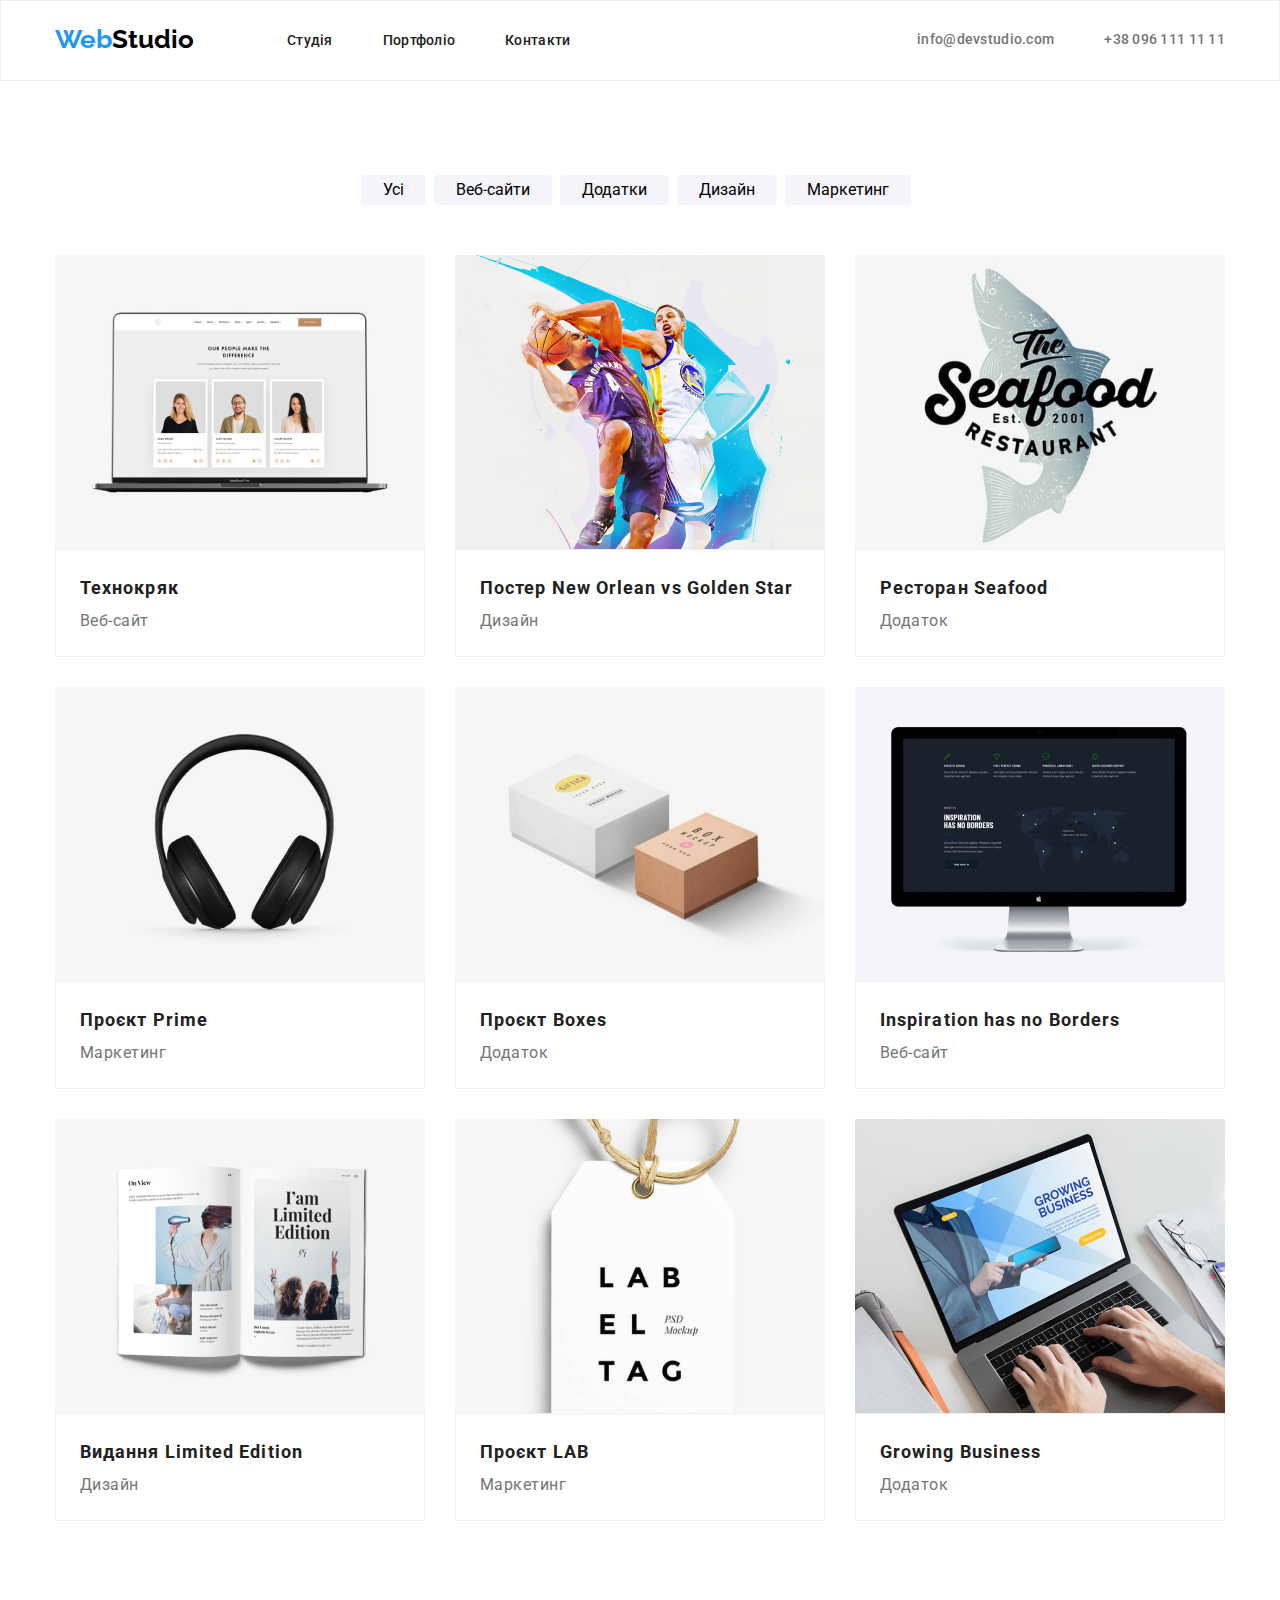
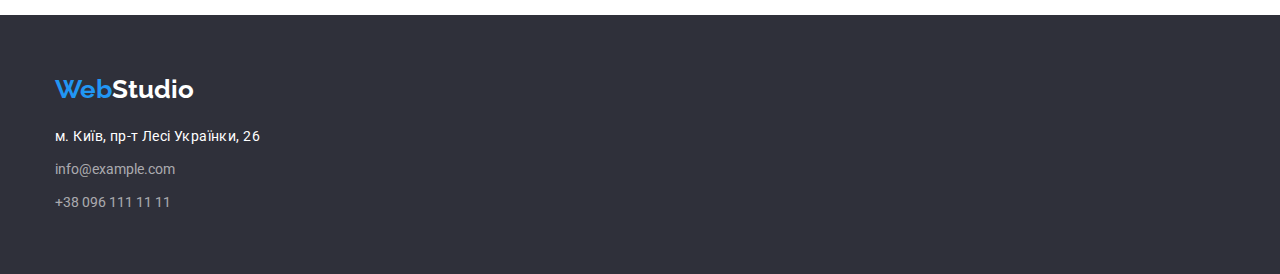
==== portfolio.html @ f4a4da23 "copy" ====
<!DOCTYPE html>
<html lang="uk">

<head>
    <meta charset="UTF-8">
    <meta http-equiv="X-UA-Compatible" content="IE=edge">
    <meta name="viewport" content="width=device-width, initial-scale=1.0">
    <link
        href="https://fonts.googleapis.com/css2?family=Raleway:wght@700&family=Roboto:wght@400;500;700;900&display=swap"
        rel="stylesheet">
    <link rel="stylesheet" href="./css/modern-normalize.css">
    <link rel="stylesheet" href="./css/styles.css">
    <title>Portfolio</title>
</head>

<body>
    <header>
        <div class="container header-wrapper">
            <nav class="nav">
                <a class="logo-col" href="./index.html"><span class="logo">Web</span>Studio</a>
                <ul class="nav-list">
                    <li><a class="link" href="./index.html">Студія</a></li>
                    <li><a class="link" href="./portfolio.html">Портфоліо</a></li>
                    <li><a class="link link-cont" href="#">Контакти</a></li>
                </ul>
            </nav>
            <ul class="contacts-list">
                <li><a class="contacts" href="mailto:info@devstudio.com">info@devstudio.com</a></li>
                <li><a class="contacts contacts-tel" href="tel:+380961111111">+38 096 111 11 11</a></li>
            </ul>
        </div>

    </header>

    <main class="main">
        <!-- <h1>Портфолио</h1> -->
        <section class="section">

            <div class="container">
                <ul class="filter-list">
                    <li class="filter-item"><button class="filter-btn" type="button">Усі</button></li>
                    <li class="filter-item"><button class="filter-btn" type="button">Веб-сайти</button></li>
                    <li class="filter-item"><button class="filter-btn" type="button">Додатки</button></li>
                    <li class="filter-item"><button class="filter-btn" type="button">Дизайн</button></li>
                    <li class="filter-item"><button class="filter-btn" type="button">Маркетинг</button></li>
                </ul>
                <ul class="portfolio-item">
                    <li class="portfolio-list">
                        <a class="item" href="#">
                            <img class="images" src="./images/portfolio/img(0).jpg" alt="Технокряк" width="370" height="294">
                            <div class="filling">
                                <h2 class="name-services">Технокряк</h2>
                                <p class="services">Веб-сайт</p>
                            </div>
                        </a>
                    </li>
                    <li class="portfolio-list">
                        <a class="item" href="#">
                            <img class="images" src="./images/portfolio/img(1).jpg" alt="Постер New Orlean vs Golden Star" width="370"
                                height="294">
                            <div class="filling">
                                <h2 class="name-services">Постер New Orlean vs Golden Star</h2>
                                <p class="services">Дизайн</p>
                            </div>
                        </a>
                    </li>
                    <li class="portfolio-list">
                        <a class="item" href="#">
                            <img class="images" src="./images/portfolio/img(2).jpg" alt="Ресторан Seafood" width="370" height="294">
                            <div class="filling">
                                <h2 class="name-services">Ресторан Seafood</h2>
                                <p class="services">Додаток</p>
                            </div>
                        </a>
                    </li>
                    <li class="portfolio-list">
                        <a class="item" href="#">
                            <img class="images" src="./images/portfolio/img(3).jpg" alt="Проєкт Prime" width="370" height="294">
                            <div class="filling">
                                <h2 class="name-services">Проєкт Prime</h2>
                                <p class="services">Маркетинг</p>
                            </div>
                        </a>
                    </li>
                    <li class="portfolio-list">
                        <a class="item" href="#">
                            <img class="images" src="./images/portfolio/img(4).jpg" alt="Проєкт Boxes" width="370" height="294">
                            <div class="filling">
                                <h2 class="name-services">Проєкт Boxes</h2>
                                <p class="services">Додаток</p>
                            </div>
                        </a>
                    </li>
                    <li class="portfolio-list">
                        <a class="item" href="#">
                            <img class="images" src="./images/portfolio/img(5).jpg" alt="Inspiration has no Borders" width="370"
                                height="294">
                            <div class="filling">
                                <h2 class="name-services">Inspiration has no Borders</h2>
                                <p class="services">Веб-сайт</p>
                            </div>
                        </a>
                    </li>
                    <li class="portfolio-list">
                        <a class="item" href="#">
                            <img class="images" src="./images/portfolio/img(6).jpg" alt="Видання Limited Edition" width="370"
                                height="294">
                            <div class="filling">
                                <h2 class="name-services">Видання Limited Edition</h2>
                                <p class="services">Дизайн</p>
                            </div>

                        </a>
                    </li>

                    <li class="portfolio-list">
                        <a class="item" href="#">
                            <img class="images" src="./images/portfolio/img(7).jpg" alt="Проєкт LAB" width="370" height="294">
                            <div class="filling">
                                <h2 class="name-services">Проєкт LAB</h2>
                                <p class="services">Маркетинг</p>
                            </div>
                        </a>
                    </li>

                    <li class="portfolio-list">
                        <a class="item" href="#">
                            <img class="images" src="./images/portfolio/img(8).jpg" alt="Growing Business" width="370" height="294">
                            <div class="filling">
                                <h2 class="name-services">Growing Business</h2>
                                <p class="services">Додаток</p>
                            </div>

                        </a>
                    </li>
                </ul>
            </div>
        </section>

    </main>

    <footer class="footer">
        <div class="container footer-wrapper">
            <a class="footer-logo" href="./index.html"><span class="logo">Web</span>Studio</a>
            <address>
                <a class="footer-item" href="https://goo.gl/maps/DmpzDfKuA3Ak4CY98" target="_blank"
                    rel="noopener noreferrer">м.
                    Київ, пр-т Лесі
                    Українки, 26</a>
                <a class="footer-contacts" href="mailto:info@example.com">info@example.com</a>
                <a class="footer-contacts" href="tel:+380961111111">+38 096 111 11 11</a>
            </address>
        </div>

    </footer>
</body>

</html>
---- css/styles.css ----
:root {
  /*Основний колір*/
  --c-dark: #212121;
  --c-blue: #2196f3;
  --c-black: #000000;
  --c-gray: #757575;
  --c-white: #ffffff;
  /*Фон*/
  --bg-white: #ffffff;
  --bg-c-dark-grey: #2f303a;
  --bg-c-blue-white: #188ce8;
  --bg-c-light-gray: #f5f4fa;
  --bg-c-white: #ffffff;
  --bg-c-blue: #2196f3;
  /*Колір рамок*/
  --brd-c-gray: #eeeeee;
  --brd-c-light-gray: #ececec;
}

h1,
h2,
h3,
h4,
h5,
h6,
p,
ul {
  margin: 0;
  padding: 0;
}

body {
  font-family: "Roboto", sans-serif;
  font-style: normal;
  margin: auto;
  background: var(--bg-white);
  color: var(--c-dark);
  box-sizing: border-box;
}

header {
  position: sticky;
  background: var(--bg-white);
  border: 1px solid var(--brd-c-light-gray);
}
.section {
  padding: 94px 0;
}
.section-content {
  padding: 94px 0 0 0;
}
.container {
  max-width: 1200px;
  margin: 0 auto;
  padding: 0 15px;
}

.header-wrapper {
  display: flex;
  justify-content: space-between;
}

.nav {
  display: flex;
  align-items: center;
}

.nav-list {
  display: flex;
  list-style: none;
  margin: 0;
  padding: 0;
  gap: 50px;
  padding-inline: 93px 0;
  align-items: center;
}

.nav-list li:nth-of-type(4) {
  margin-left: 344px;
}

.nav-list li:nth-of-type(5) {
  margin-left: 50px;
}

.link {
  font-weight: 500;
  font-size: 14px;
  line-height: 1.1428;
  letter-spacing: 0.02em;
  text-decoration: none;
  color: var(--c-dark);
}

.link:hover,
.link:focus {
  color: var(--c-blue);
}

li {
  list-style-type: none;
}

.logo {
  font-family: "Raleway", sans-serif;
  color: var(--c-blue);
  font-weight: 700;
}

.logo-col {
  font-size: 26px;
  font-family: "Raleway", sans-serif;
  color: var(--c-black);
  font-weight: 700;
  text-decoration: none;
  padding-top: 24px;
  padding-bottom: 25px;
}

.contacts {
  color: var(--c-gray);
  font-weight: 500;
  font-size: 14px;
  text-decoration: none;
}
.contacts-tel {
  margin-left: 50px;
}

.contacts-list {
  font-family: Roboto;
  font-size: 14px;
  font-weight: 500;
  line-height: 1.14;
  letter-spacing: 0.02em;
  text-align: left;
  display: flex;
  align-items: center;
}

.contacts:visited {
  color: inherit;
}

.contacts:hover,
.contacts:focus {
  color: var(--c-blue);
}

/*Main content*/

.first-block {
  display: flex;
  justify-content: center;
  flex-direction: column;
  gap: 30px;
  align-items: center;
  background-color: var(--bg-c-dark-grey);
  color: var(--bg-white);
  padding: 200px 0;
}

.blocktext {
  width: 696px;
  font-weight: 900;
  font-size: 44px;
  line-height: 1.3636;
  text-align: center;
  letter-spacing: 0.06em;
  text-transform: uppercase;
  color: var(--c-white);
}

.order-btn {
  height: 50px;
  width: 216px;
  font-style: normal;
  font-weight: 700;
  font-size: 16px;
  line-height: 1.87;
  letter-spacing: 0.06em;
  background: var(--c-blue);
  box-shadow: 0px 4px 4px rgba(0, 0, 0, 0.15);
  border-radius: 4px;
  font-family: "Roboto", sans-serif;
  color: var(--bg-white);
  border: none;
  cursor: pointer;
}
.order-btn:hover,
.order-btn:focus {
  background-color: var(--bg-c-blue-white);
}

.features-box {
  display: flex;
  justify-content: center;
  align-items: flex-start;
  gap: 30px;
}

.feature {
  width: 270px;
}

.benefits {
  font-family: "Roboto";
  font-style: normal;
  font-weight: 700;
  font-size: 14px;
  line-height: 16px;
  letter-spacing: 0.03em;
  text-transform: uppercase;
  color: var(--c-dark);
  margin-bottom: 10px;
}

.text {
  font-family: Roboto;
  font-size: 14px;
  font-weight: 400;
  line-height: 1.7;
  letter-spacing: 0.03em;
  text-align: left;
  color: var(--c-gray);
}

.large-header {
  font-weight: 700;
  font-size: 36px;
  line-height: 1.7;
  text-align: center;
  letter-spacing: 0.03em;
  color: var(--c-dark);
  margin: 0 0 50px 0;
}
.work-photo {
  display: flex;
}
.specialty {
  margin-right: 30px;
}
.team {
  background-color: var(--bg-c-light-gray);
  display: flex;
  flex-direction: column;
}

.photo {
  width: 270px;
  height: 260px;
}

.cards-set {
  display: flex;
  justify-content: center;
  align-items: center;
  gap: 30px;
}

.card {
  width: 270px;
  height: 368px;
  background: var(--bg-white);
  box-shadow: 0px 1px 3px rgba(0, 0, 0, 0.12), 0px 1px 1px rgba(0, 0, 0, 0.14),
    0px 2px 1px rgba(0, 0, 0, 0.2);
  border-radius: 0px 0px 4px 4px;
}

.name {
  margin: 30px 0 10px 0;
  font-weight: 500;
  font-size: 16px;
  line-height: 1.18;
  text-align: center;
  letter-spacing: 0.03em;
  color: var(--c-dark);
}

.position {
  text-align: center;
  font-weight: 400;
  font-size: 16px;
  line-height: 1.18;
  text-align: center;
  letter-spacing: 0.03em;
  margin: 0 0 30px 0;
  color: var(--c-gray);
}

.footer {
  padding: 60px 0;
  background-color: var(--bg-c-dark-grey);
}

.footer-logo {
  font-family: "Raleway", sans-serif;
  color: var(--bg-white);
  font-weight: 700;
  font-size: 26px;
  text-decoration: none;
  margin-bottom: 20px;
  display: block;
}

.footer-item {
  font-style: normal;
  font-weight: 400;
  color: var(--bg-white);
  text-decoration: none;
  font-family: Roboto;
  font-size: 14px;
  line-height: 1.71;
  letter-spacing: 0.03em;
  text-align: left;
}

address {
  display: flex;
  flex-direction: column;
  font-style: normal;
}

.footer-contacts {
  font-size: 14px;
  line-height: 1.7;
  vertical-align: Top;
  color: rgba(255, 255, 255, 0.6);
  text-decoration: none;
  margin-top: 9px;
}

.footer-contacts:hover,
.footer-contacts:focus {
  color: var(--c-blue);
}

/*Portfolio*/
.main {
  background-color: var(--bg-c-white);
}

.filter-list {
  display: flex;
  justify-content: center;
}

.filter-item {
  font-size: 16px;
  line-height: 1.6;
  vertical-align: Top;
  padding-bottom: 50px;
  margin-right: 8px;
}
.filter-btn {
  padding: 6px 22px;
  border-radius: 4px;
  background-color: var(--bg-c-light-gray);
  cursor: pointer;
  border: 0ch;
}

.filter-btn:hover,
.filter-btn:focus {
  background-color: var(--bg-c-blue);
  color: var(--c-white);
}

.portfolio-item {
  display: flex;
  flex-wrap: wrap;
  justify-content: center;
  gap: 30px;
}

.portfolio-list {
  background: var(--bg-white);
}
.images {
  display: block;
}

.item {
  text-decoration: none;
}
.filling {
  padding: 20px 24px;
  border: 1px solid var(--brd-c-gray);
}

.name-services {
  font-family: Roboto;
  font-size: 18px;
  font-weight: 700;
  line-height: 2;
  letter-spacing: 0.06em;
  text-align: left;
  color: var(--c-dark);
}

.services {
  font-family: Roboto;
  font-size: 16px;
  font-weight: 400;
  line-height: 1.87;
  letter-spacing: 0.03em;
  text-align: left;
  color: var(--c-gray);
}
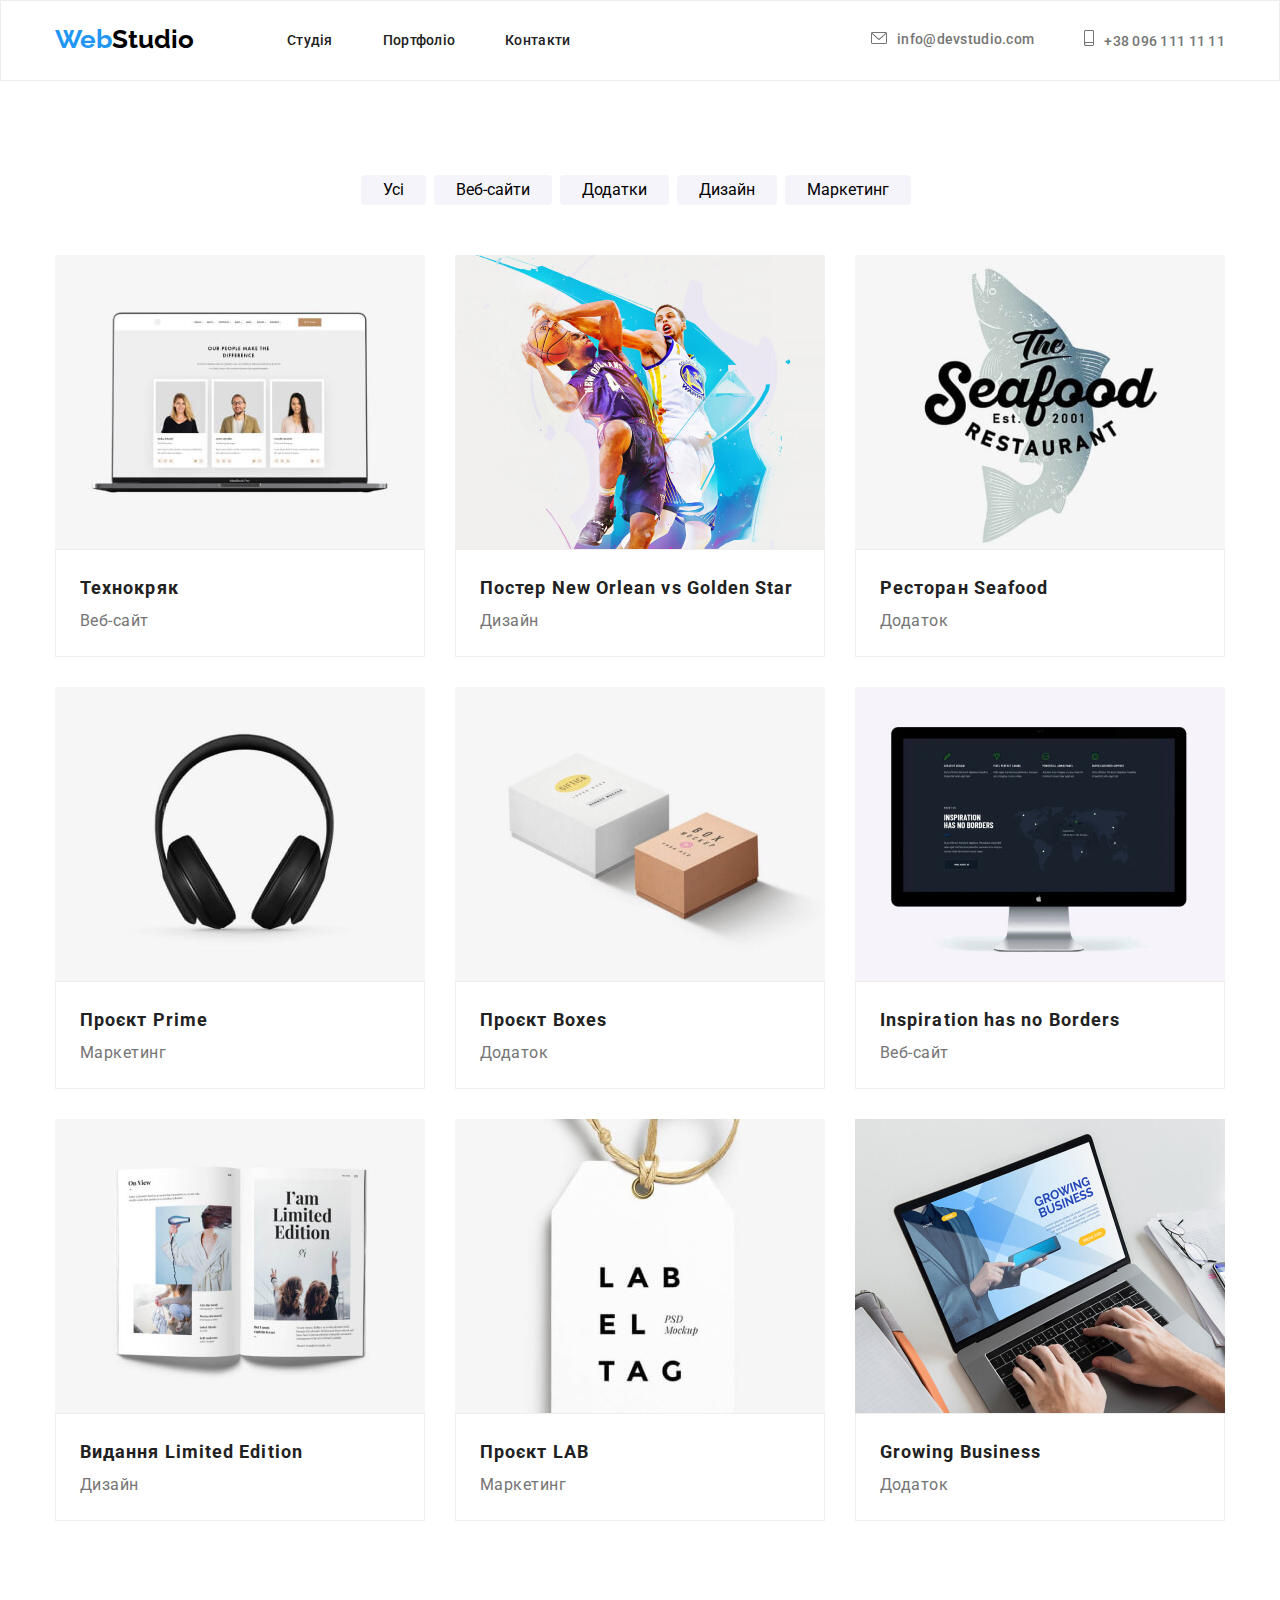
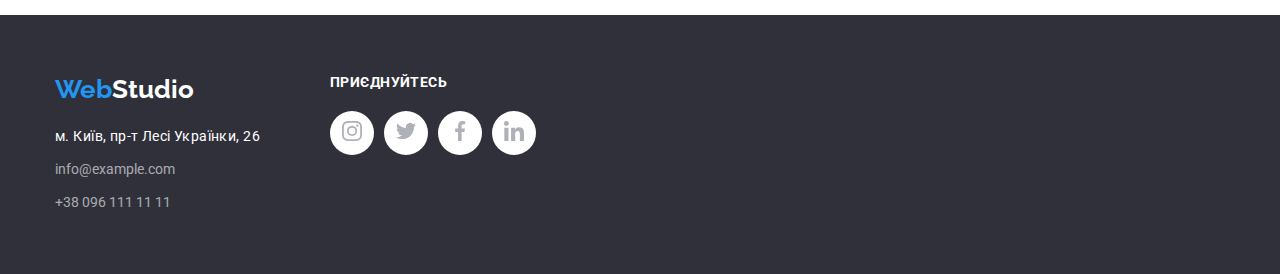
==== commit 8d802c21: "icons" ====
--- a/portfolio.html
+++ b/portfolio.html
@@ -25,8 +25,12 @@
                 </ul>
             </nav>
             <ul class="contacts-list">
-                <li><a class="contacts" href="mailto:info@devstudio.com">info@devstudio.com</a></li>
-                <li><a class="contacts contacts-tel" href="tel:+380961111111">+38 096 111 11 11</a></li>
+                <li>
+                    <a class="contacts mail" href="mailto:info@devstudio.com">info@devstudio.com</a>
+                </li>
+                <li>
+                    <a class="contacts contacts-tel" href="tel:+380961111111">+38 096 111 11 11</a>
+                </li>
             </ul>
         </div>
 
@@ -47,7 +51,8 @@
                 <ul class="portfolio-item">
                     <li class="portfolio-list">
                         <a class="item" href="#">
-                            <img class="images" src="./images/portfolio/img(0).jpg" alt="Технокряк" width="370" height="294">
+                            <img class="images" src="./images/portfolio/img(0).jpg" alt="Технокряк" width="370"
+                                height="294">
                             <div class="filling">
                                 <h2 class="name-services">Технокряк</h2>
                                 <p class="services">Веб-сайт</p>
@@ -56,8 +61,8 @@
                     </li>
                     <li class="portfolio-list">
                         <a class="item" href="#">
-                            <img class="images" src="./images/portfolio/img(1).jpg" alt="Постер New Orlean vs Golden Star" width="370"
-                                height="294">
+                            <img class="images" src="./images/portfolio/img(1).jpg"
+                                alt="Постер New Orlean vs Golden Star" width="370" height="294">
                             <div class="filling">
                                 <h2 class="name-services">Постер New Orlean vs Golden Star</h2>
                                 <p class="services">Дизайн</p>
@@ -66,7 +71,8 @@
                     </li>
                     <li class="portfolio-list">
                         <a class="item" href="#">
-                            <img class="images" src="./images/portfolio/img(2).jpg" alt="Ресторан Seafood" width="370" height="294">
+                            <img class="images" src="./images/portfolio/img(2).jpg" alt="Ресторан Seafood" width="370"
+                                height="294">
                             <div class="filling">
                                 <h2 class="name-services">Ресторан Seafood</h2>
                                 <p class="services">Додаток</p>
@@ -75,7 +81,8 @@
                     </li>
                     <li class="portfolio-list">
                         <a class="item" href="#">
-                            <img class="images" src="./images/portfolio/img(3).jpg" alt="Проєкт Prime" width="370" height="294">
+                            <img class="images" src="./images/portfolio/img(3).jpg" alt="Проєкт Prime" width="370"
+                                height="294">
                             <div class="filling">
                                 <h2 class="name-services">Проєкт Prime</h2>
                                 <p class="services">Маркетинг</p>
@@ -84,7 +91,8 @@
                     </li>
                     <li class="portfolio-list">
                         <a class="item" href="#">
-                            <img class="images" src="./images/portfolio/img(4).jpg" alt="Проєкт Boxes" width="370" height="294">
+                            <img class="images" src="./images/portfolio/img(4).jpg" alt="Проєкт Boxes" width="370"
+                                height="294">
                             <div class="filling">
                                 <h2 class="name-services">Проєкт Boxes</h2>
                                 <p class="services">Додаток</p>
@@ -93,8 +101,8 @@
                     </li>
                     <li class="portfolio-list">
                         <a class="item" href="#">
-                            <img class="images" src="./images/portfolio/img(5).jpg" alt="Inspiration has no Borders" width="370"
-                                height="294">
+                            <img class="images" src="./images/portfolio/img(5).jpg" alt="Inspiration has no Borders"
+                                width="370" height="294">
                             <div class="filling">
                                 <h2 class="name-services">Inspiration has no Borders</h2>
                                 <p class="services">Веб-сайт</p>
@@ -103,8 +111,8 @@
                     </li>
                     <li class="portfolio-list">
                         <a class="item" href="#">
-                            <img class="images" src="./images/portfolio/img(6).jpg" alt="Видання Limited Edition" width="370"
-                                height="294">
+                            <img class="images" src="./images/portfolio/img(6).jpg" alt="Видання Limited Edition"
+                                width="370" height="294">
                             <div class="filling">
                                 <h2 class="name-services">Видання Limited Edition</h2>
                                 <p class="services">Дизайн</p>
@@ -115,7 +123,8 @@
 
                     <li class="portfolio-list">
                         <a class="item" href="#">
-                            <img class="images" src="./images/portfolio/img(7).jpg" alt="Проєкт LAB" width="370" height="294">
+                            <img class="images" src="./images/portfolio/img(7).jpg" alt="Проєкт LAB" width="370"
+                                height="294">
                             <div class="filling">
                                 <h2 class="name-services">Проєкт LAB</h2>
                                 <p class="services">Маркетинг</p>
@@ -125,7 +134,8 @@
 
                     <li class="portfolio-list">
                         <a class="item" href="#">
-                            <img class="images" src="./images/portfolio/img(8).jpg" alt="Growing Business" width="370" height="294">
+                            <img class="images" src="./images/portfolio/img(8).jpg" alt="Growing Business" width="370"
+                                height="294">
                             <div class="filling">
                                 <h2 class="name-services">Growing Business</h2>
                                 <p class="services">Додаток</p>
@@ -138,20 +148,45 @@
         </section>
 
     </main>
-
     <footer class="footer">
-        <div class="container footer-wrapper">
-            <a class="footer-logo" href="./index.html"><span class="logo">Web</span>Studio</a>
-            <address>
-                <a class="footer-item" href="https://goo.gl/maps/DmpzDfKuA3Ak4CY98" target="_blank"
-                    rel="noopener noreferrer">м.
-                    Київ, пр-т Лесі
-                    Українки, 26</a>
-                <a class="footer-contacts" href="mailto:info@example.com">info@example.com</a>
-                <a class="footer-contacts" href="tel:+380961111111">+38 096 111 11 11</a>
-            </address>
+        <div class="container footer-social">
+            <div>
+                <a class="footer-logo" href="./index.html"><span class="logo">Web</span>Studio</a>
+                <address>
+                    <a class="footer-item" href="https://goo.gl/maps/DmpzDfKuA3Ak4CY98" target="_blank"
+                        rel="noopener noreferrer">м.
+                        Київ, пр-т Лесі
+                        Українки, 26</a>
+                    <a class="footer-contacts" href="mailto:info@example.com">info@example.com</a>
+                    <a class="footer-contacts" href="tel:+380961111111">+38 096 111 11 11</a>
+                </address>
+            </div>
+            <div class="">
+                <h3 class="footer-title">приєднуйтесь</h3>
+                <ul class="card-icons-social">
+                    <li class="icons-social">
+                        <a href="#" target="_blank" rel="noopener noreferrer">
+                            <img src="./images/icons.svg/instagram.svg" alt="instagram">
+                        </a>
+                    </li>
+                    <li class="icons-social">
+                        <a href="#" target="_blank" rel="noopener noreferrer">
+                            <img src="./images/icons.svg/twitter.svg" alt="twitter">
+                        </a>
+                    </li>
+                    <li class="icons-social">
+                        <a href="#" target="_blank" rel="noopener noreferrer">
+                            <img src="./images/icons.svg/facebook.svg" alt="facebook">
+                        </a>
+                    </li>
+                    <li class="icons-social">
+                        <a href="#" target="_blank" rel="noopener noreferrer">
+                            <img src="./images/icons.svg/linkedin.svg" alt="linkedin">
+                        </a>
+                    </li>
+                </ul>
+            </div>
         </div>
-
     </footer>
 </body>
 
--- a/css/styles.css
+++ b/css/styles.css
@@ -17,17 +17,18 @@
   --brd-c-light-gray: #ececec;
 }
 
-h1,
-h2,
-h3,
-h4,
-h5,
-h6,
-p,
-ul {
+*,
+::before,
+::after {
   margin: 0;
   padding: 0;
-}
+  box-sizing: border-box;
+}
+/* img{
+  display:block;
+  max-width: 100%;
+  height: auto;
+} */
 
 body {
   font-family: "Roboto", sans-serif;
@@ -123,10 +124,19 @@
   font-size: 14px;
   text-decoration: none;
 }
+
+.mail::before{
+  content: url(../images/icons.svg/envelope.svg);
+margin-right: 10px; 
+}
+
 .contacts-tel {
   margin-left: 50px;
 }
-
+.contacts-tel::before{
+  content: url(../images/icons.svg/smartphone.svg);
+  margin-right: 10px;
+}
 .contacts-list {
   font-family: Roboto;
   font-size: 14px;
@@ -148,14 +158,19 @@
 }
 
 /*Main content*/
-
+.hero{
+  display: contents;
+}
 .first-block {
   display: flex;
   justify-content: center;
   flex-direction: column;
   gap: 30px;
   align-items: center;
-  background-color: var(--bg-c-dark-grey);
+  background-image: url(../images/icons.svg/bgst.jpg);
+  background-repeat: no-repeat;
+  max-width: 1600px;
+  margin: 0 auto;
   color: var(--bg-white);
   padding: 200px 0;
 }
@@ -202,6 +217,9 @@
 .feature {
   width: 270px;
 }
+.images-benefits {
+  margin-bottom: 30px;
+}
 
 .benefits {
   font-family: "Roboto";
@@ -260,22 +278,46 @@
 
 .card {
   width: 270px;
-  height: 368px;
   background: var(--bg-white);
   box-shadow: 0px 1px 3px rgba(0, 0, 0, 0.12), 0px 1px 1px rgba(0, 0, 0, 0.14),
     0px 2px 1px rgba(0, 0, 0, 0.2);
   border-radius: 0px 0px 4px 4px;
 }
 
+.card-icons-social{
+  display: flex;
+  justify-content: center;
+  align-items: center;
+  flex-wrap: wrap;
+  gap: 10px;
+margin-top: 20px;
+}
+.icons-social{
+    display: flex;
+  justify-content: center;
+  align-items: center;
+   width: 44px;
+  height: 44px;
+  border-radius: 50%;
+  background-color: #fff; 
+}
+.icons-social:hover,
+.icons-social:focus{
+  background-color: var(--bg-c-blue);
+}
+.card-heros{
+  padding: 30px 32px;
+}
 .name {
-  margin: 30px 0 10px 0;
   font-weight: 500;
   font-size: 16px;
   line-height: 1.18;
   text-align: center;
   letter-spacing: 0.03em;
   color: var(--c-dark);
-}
+  margin-bottom: 10px;
+}
+
 
 .position {
   text-align: center;
@@ -284,8 +326,13 @@
   line-height: 1.18;
   text-align: center;
   letter-spacing: 0.03em;
-  margin: 0 0 30px 0;
   color: var(--c-gray);
+margin-bottom: 16px;
+}
+.regular-customers{
+  display: flex;
+  justify-content: center;
+  gap: 30px;
 }
 
 .footer {
@@ -314,6 +361,10 @@
   letter-spacing: 0.03em;
   text-align: left;
 }
+.footer-item:hover,
+.footer-item:focus{
+  color:var(--c-blue);
+}
 
 address {
   display: flex;
@@ -333,6 +384,19 @@
 .footer-contacts:hover,
 .footer-contacts:focus {
   color: var(--c-blue);
+}
+.footer-title{
+font-weight: 700;
+font-size: 14px;
+line-height: 1.14;
+letter-spacing: 0.03em;
+text-transform: uppercase;
+color: #FFFFFF;
+}
+.footer-social{
+  display: flex;
+  justify-content: flex-start;
+  gap: 70px;
 }
 
 /*Portfolio*/
@@ -407,3 +471,4 @@
   text-align: left;
   color: var(--c-gray);
 }
+
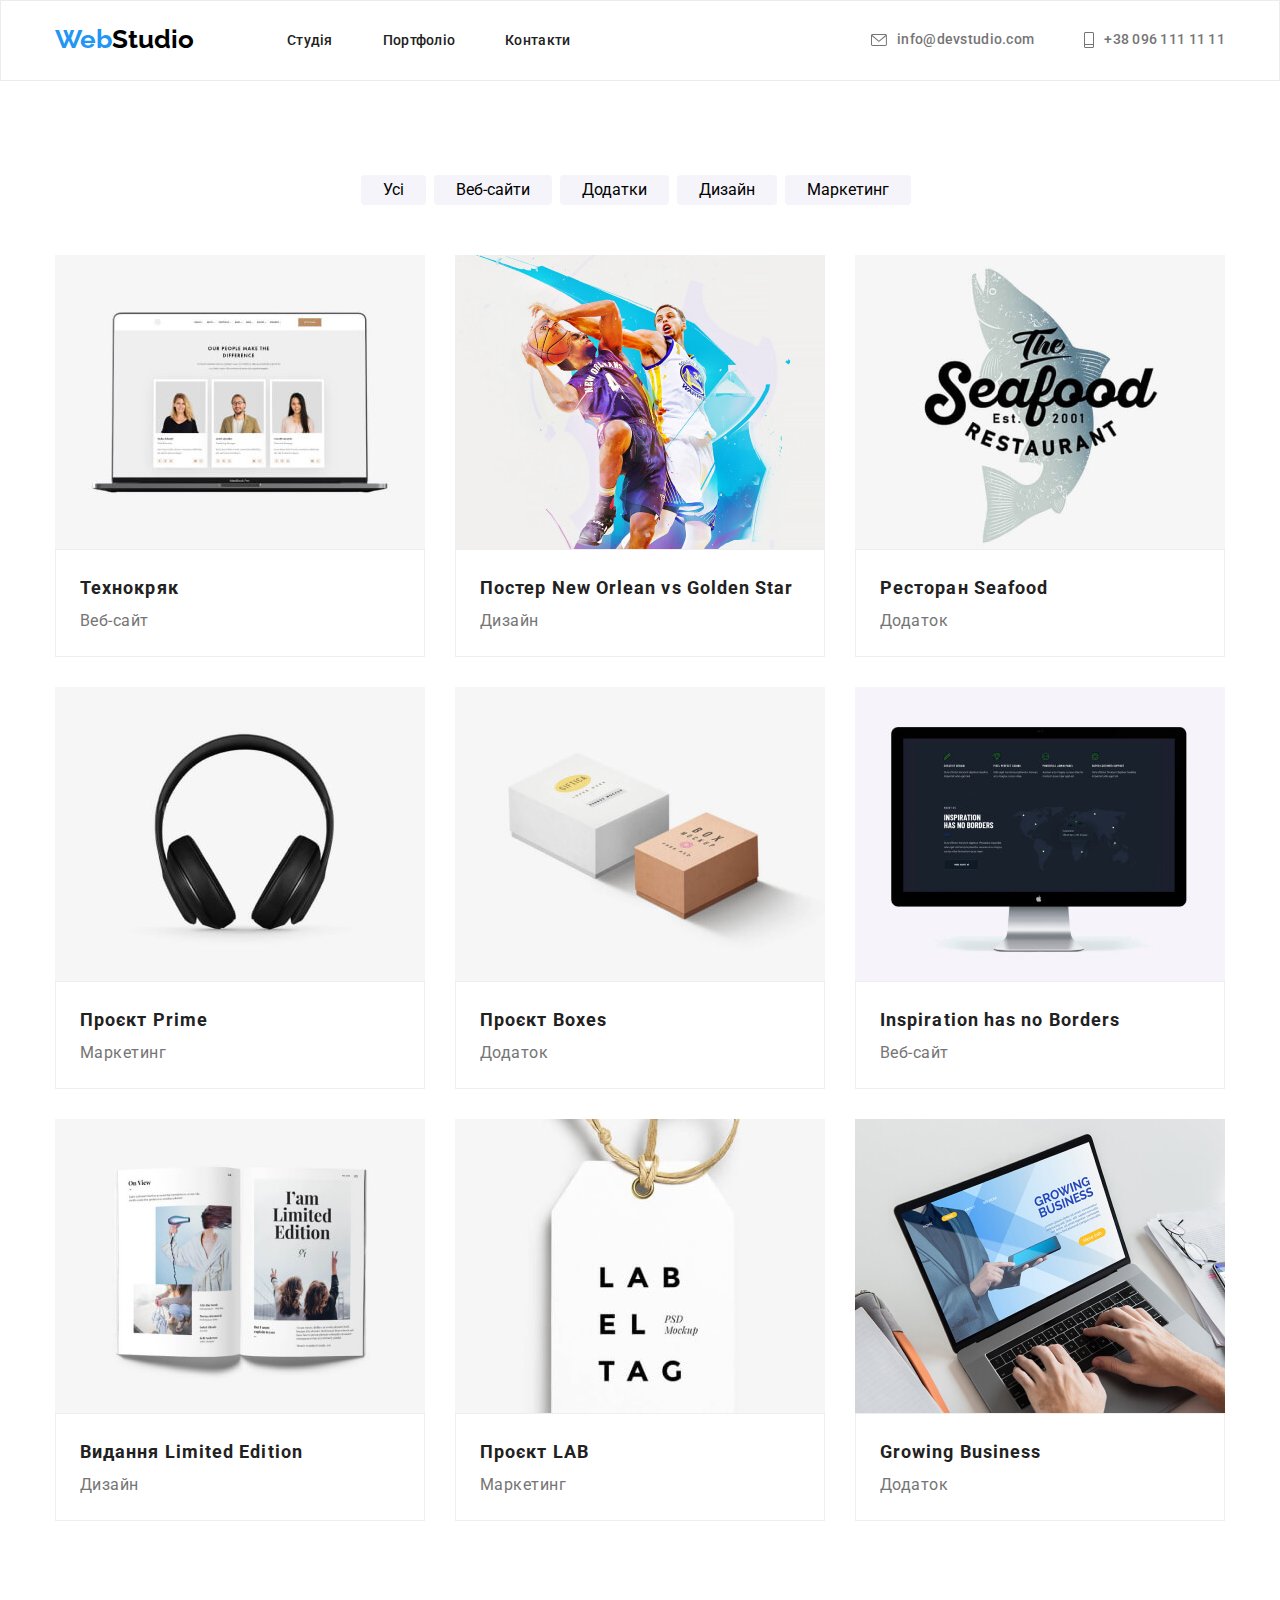
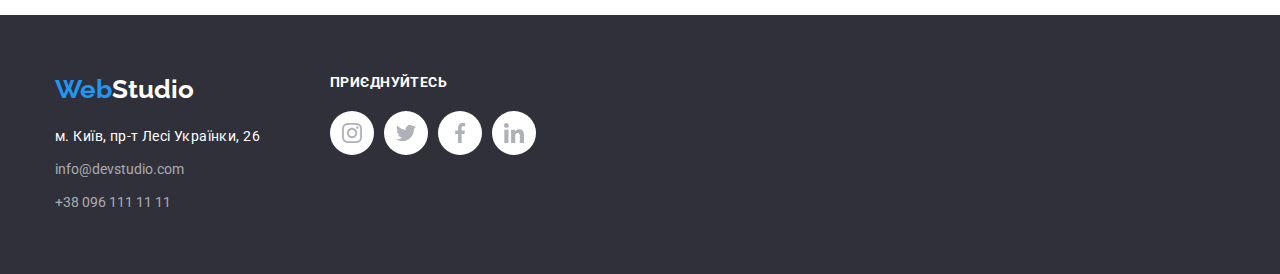
==== commit e62035dc: "portfolio" ====
--- a/portfolio.html
+++ b/portfolio.html
@@ -26,14 +26,19 @@
             </nav>
             <ul class="contacts-list">
                 <li>
-                    <a class="contacts mail" href="mailto:info@devstudio.com">info@devstudio.com</a>
+                    <a class="contacts mail" href="mailto:info@devstudio.com"><svg class="social-mail" width="16"
+                            height="12">
+                            <use href="./images/icons.svg/cont.svg#icon-mail"></use>
+                        </svg>info@devstudio.com</a>
                 </li>
                 <li>
-                    <a class="contacts contacts-tel" href="tel:+380961111111">+38 096 111 11 11</a>
+                    <a class="contacts contacts-tel" href="tel:+380961111111"><svg class="social-tel" width="10"
+                            height="16">
+                            <use href="./images/icons.svg/cont.svg#icon-phone"></use>
+                        </svg>+38 096 111 11 11</a>
                 </li>
             </ul>
         </div>
-
     </header>
 
     <main class="main">
@@ -157,7 +162,7 @@
                         rel="noopener noreferrer">м.
                         Київ, пр-т Лесі
                         Українки, 26</a>
-                    <a class="footer-contacts" href="mailto:info@example.com">info@example.com</a>
+                    <a class="footer-contacts" href="mailto:info@devstudio.com">info@devstudio.com</a>
                     <a class="footer-contacts" href="tel:+380961111111">+38 096 111 11 11</a>
                 </address>
             </div>
@@ -165,23 +170,31 @@
                 <h3 class="footer-title">приєднуйтесь</h3>
                 <ul class="card-icons-social">
                     <li class="icons-social">
-                        <a href="#" target="_blank" rel="noopener noreferrer">
-                            <img src="./images/icons.svg/instagram.svg" alt="instagram">
-                        </a>
-                    </li>
-                    <li class="icons-social">
-                        <a href="#" target="_blank" rel="noopener noreferrer">
-                            <img src="./images/icons.svg/twitter.svg" alt="twitter">
-                        </a>
-                    </li>
-                    <li class="icons-social">
-                        <a href="#" target="_blank" rel="noopener noreferrer">
-                            <img src="./images/icons.svg/facebook.svg" alt="facebook">
-                        </a>
-                    </li>
-                    <li class="icons-social">
-                        <a href="#" target="_blank" rel="noopener noreferrer">
-                            <img src="./images/icons.svg/linkedin.svg" alt="linkedin">
+                        <a class="social-link" href="#" target="_blank" aria-label="instagram">
+                            <svg class="social-icon" width="20" height="20">
+                                <use href="./images/icons.svg/sprite.svg#icon-instagram"></use>
+                            </svg>
+                        </a>
+                    </li>
+                    <li class="icons-social">
+                        <a class="social-link" href="#" target="_blank" aria-label="twitter">
+                            <svg class="social-icon" width="20" height="20">
+                                <use href="./images/icons.svg/sprite.svg#icon-twitter"></use>
+                            </svg>
+                        </a>
+                    </li>
+                    <li class="icons-social">
+                        <a class="social-link" href="#" target="_blank" aria-label="facebook">
+                            <svg class="social-icon" width="20" height="20">
+                                <use href="./images/icons.svg/sprite.svg#icon-facebook"></use>
+                            </svg>
+                        </a>
+                    </li>
+                    <li class="icons-social">
+                        <a class="social-link" href="#" target="_blank" aria-label="linkedin">
+                            <svg class="social-icon" width="20" height="20">
+                                <use href="./images/icons.svg/sprite.svg#icon-linkedin"></use>
+                            </svg>
                         </a>
                     </li>
                 </ul>
--- a/css/styles.css
+++ b/css/styles.css
@@ -124,18 +124,23 @@
   font-size: 14px;
   text-decoration: none;
 }
-
-.mail::before{
-  content: url(../images/icons.svg/envelope.svg);
-margin-right: 10px; 
+.mail {
+  display: flex;
+  align-items: center;
+}
+.social-mail {
+  fill: currentColor;
+  margin-right: 10px;
 }
 
 .contacts-tel {
+  display: flex;
+  align-items: center;
   margin-left: 50px;
 }
-.contacts-tel::before{
-  content: url(../images/icons.svg/smartphone.svg);
+.social-tel {
   margin-right: 10px;
+  fill: currentColor;
 }
 .contacts-list {
   font-family: Roboto;
@@ -158,7 +163,7 @@
 }
 
 /*Main content*/
-.hero{
+.hero {
   display: contents;
 }
 .first-block {
@@ -284,28 +289,31 @@
   border-radius: 0px 0px 4px 4px;
 }
 
-.card-icons-social{
+.card-icons-social {
   display: flex;
   justify-content: center;
   align-items: center;
   flex-wrap: wrap;
   gap: 10px;
-margin-top: 20px;
-}
-.icons-social{
-    display: flex;
-  justify-content: center;
-  align-items: center;
-   width: 44px;
+  margin-top: 20px;
+}
+.social-link {
+  display: flex;
+  align-items: center;
+  justify-content: center;
   height: 44px;
+  width: 44px;
   border-radius: 50%;
-  background-color: #fff; 
-}
-.icons-social:hover,
-.icons-social:focus{
+  background-color: var(--c-white);
+  fill: #afb1b8;
+}
+.social-link:hover,
+.social-link:focus {
+  fill: var(--c-white);
   background-color: var(--bg-c-blue);
 }
-.card-heros{
+
+.card-heros {
   padding: 30px 32px;
 }
 .name {
@@ -317,7 +325,6 @@
   color: var(--c-dark);
   margin-bottom: 10px;
 }
-
 
 .position {
   text-align: center;
@@ -327,12 +334,32 @@
   text-align: center;
   letter-spacing: 0.03em;
   color: var(--c-gray);
-margin-bottom: 16px;
-}
-.regular-customers{
+  margin-bottom: 16px;
+}
+.regular-customers {
   display: flex;
   justify-content: center;
   gap: 30px;
+}
+
+.client-link {
+  display: flex;
+  justify-content: center;
+  align-items: center;
+  border: 1px solid #afb1b8;
+  height: 92px;
+  width: 170px;
+  border-radius: 4px;
+  color: #afb1b8;
+  background-color: transparent;
+}
+.client-link:hover,
+.client-link:focus {
+  color: var(--c-blue);
+  border-color: var(--bg-c-blue);
+}
+.icon-group {
+  fill: currentColor;
 }
 
 .footer {
@@ -362,8 +389,8 @@
   text-align: left;
 }
 .footer-item:hover,
-.footer-item:focus{
-  color:var(--c-blue);
+.footer-item:focus {
+  color: var(--c-blue);
 }
 
 address {
@@ -385,15 +412,15 @@
 .footer-contacts:focus {
   color: var(--c-blue);
 }
-.footer-title{
-font-weight: 700;
-font-size: 14px;
-line-height: 1.14;
-letter-spacing: 0.03em;
-text-transform: uppercase;
-color: #FFFFFF;
-}
-.footer-social{
+.footer-title {
+  font-weight: 700;
+  font-size: 14px;
+  line-height: 1.14;
+  letter-spacing: 0.03em;
+  text-transform: uppercase;
+  color: #ffffff;
+}
+.footer-social {
   display: flex;
   justify-content: flex-start;
   gap: 70px;
@@ -471,4 +498,3 @@
   text-align: left;
   color: var(--c-gray);
 }
-
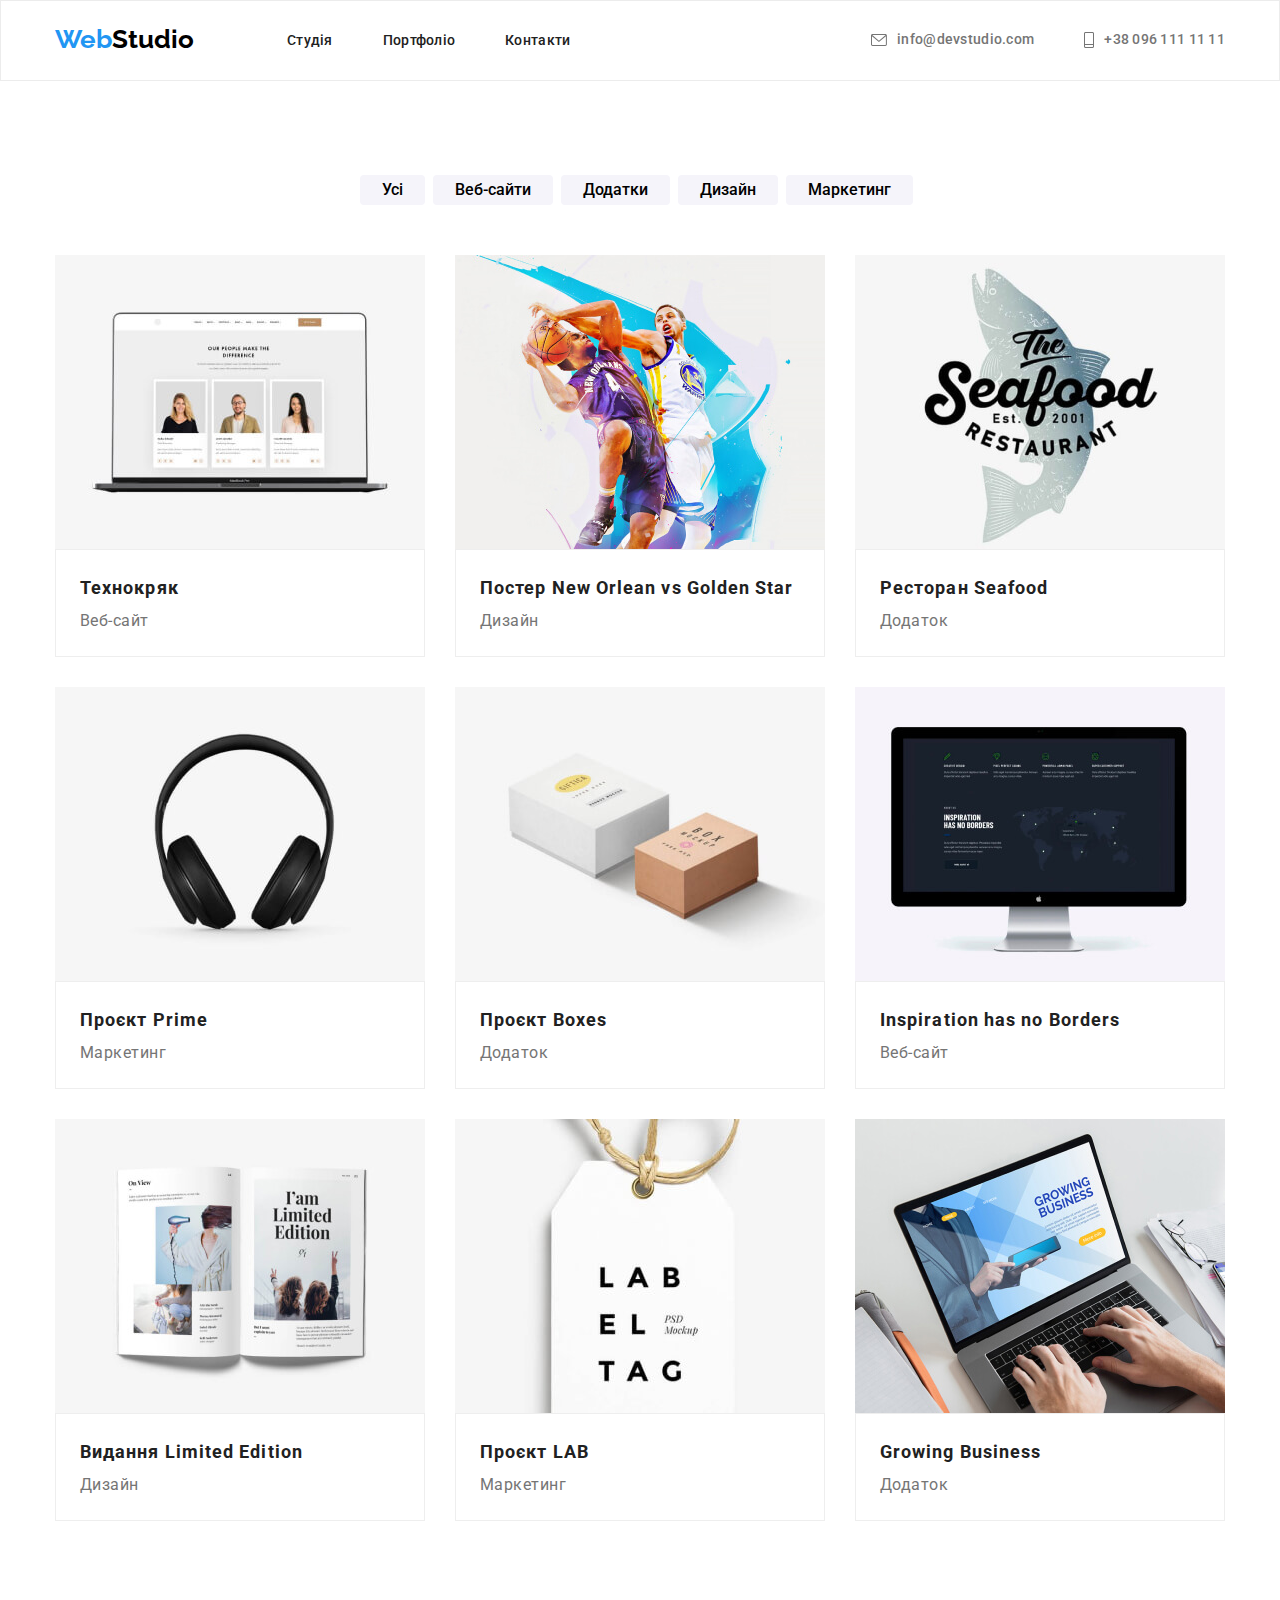
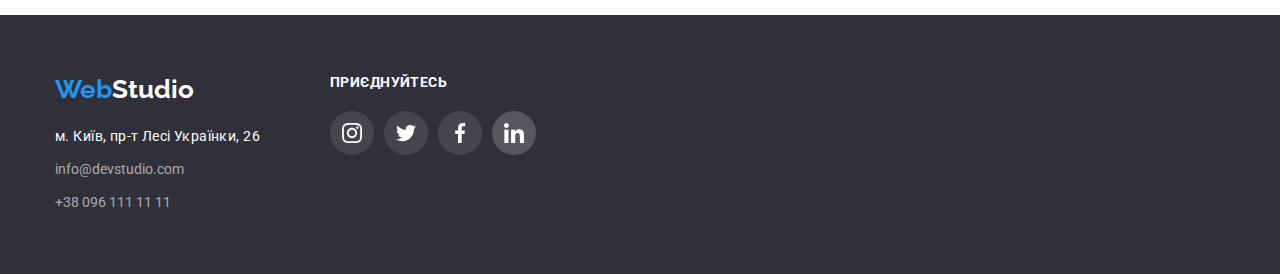
==== commit 543ad390: "code editing" ====
--- a/portfolio.html
+++ b/portfolio.html
@@ -168,30 +168,30 @@
             </div>
             <div class="">
                 <h3 class="footer-title">приєднуйтесь</h3>
-                <ul class="card-icons-social">
+                <ul class="footer-icons-social">
                     <li class="icons-social">
-                        <a class="social-link" href="#" target="_blank" aria-label="instagram">
+                        <a class="footer-social-link" href="#" target="_blank" aria-label="instagram">
                             <svg class="social-icon" width="20" height="20">
                                 <use href="./images/icons.svg/sprite.svg#icon-instagram"></use>
                             </svg>
                         </a>
                     </li>
                     <li class="icons-social">
-                        <a class="social-link" href="#" target="_blank" aria-label="twitter">
+                        <a class="footer-social-link" href="#" target="_blank" aria-label="twitter">
                             <svg class="social-icon" width="20" height="20">
                                 <use href="./images/icons.svg/sprite.svg#icon-twitter"></use>
                             </svg>
                         </a>
                     </li>
                     <li class="icons-social">
-                        <a class="social-link" href="#" target="_blank" aria-label="facebook">
+                        <a class="footer-social-link" href="#" target="_blank" aria-label="facebook">
                             <svg class="social-icon" width="20" height="20">
                                 <use href="./images/icons.svg/sprite.svg#icon-facebook"></use>
                             </svg>
                         </a>
                     </li>
-                    <li class="icons-social">
-                        <a class="social-link" href="#" target="_blank" aria-label="linkedin">
+                    <li class="footer-social-link">
+                        <a class="footer-social-link" href="#" target="_blank" aria-label="linkedin">
                             <svg class="social-icon" width="20" height="20">
                                 <use href="./images/icons.svg/sprite.svg#icon-linkedin"></use>
                             </svg>
--- a/css/styles.css
+++ b/css/styles.css
@@ -425,6 +425,29 @@
   justify-content: flex-start;
   gap: 70px;
 }
+.footer-icons-social {
+  display: flex;
+  justify-content: center;
+  align-items: center;
+  flex-wrap: wrap;
+  gap: 10px;
+  margin-top: 20px;
+}
+.footer-social-link {
+  display: flex;
+  align-items: center;
+  justify-content: center;
+  height: 44px;
+  width: 44px;
+  border-radius: 50%;
+  background: rgba(255, 255, 255, 0.1);
+  fill: var(--c-white);
+}
+.footer-social-link:hover,
+.footer-social-link:focus {
+  fill: var(--c-white);
+  background-color: var(--bg-c-blue);
+}
 
 /*Portfolio*/
 .main {
@@ -444,6 +467,10 @@
   margin-right: 8px;
 }
 .filter-btn {
+  font-weight: 500;
+font-size: 16px;
+line-height: 1.625
+letter-spacing: 0.03em;
   padding: 6px 22px;
   border-radius: 4px;
   background-color: var(--bg-c-light-gray);
@@ -455,6 +482,8 @@
 .filter-btn:focus {
   background-color: var(--bg-c-blue);
   color: var(--c-white);
+  box-shadow: 0px 3px 1px rgba(0, 0, 0, 0.1), 0px 1px 2px rgba(0, 0, 0, 0.08),
+    0px 2px 2px rgba(0, 0, 0, 0.12);
 }
 
 .portfolio-item {
@@ -474,6 +503,11 @@
 .item {
   text-decoration: none;
 }
+.portfolio-list:hover,
+.portfolio-list:focus{
+  box-shadow: 0px 1px 1px rgba(0, 0, 0, 0.12), 0px 4px 4px rgba(0, 0, 0, 0.06), 1px 4px 6px rgba(0, 0, 0, 0.16);
+}
+
 .filling {
   padding: 20px 24px;
   border: 1px solid var(--brd-c-gray);
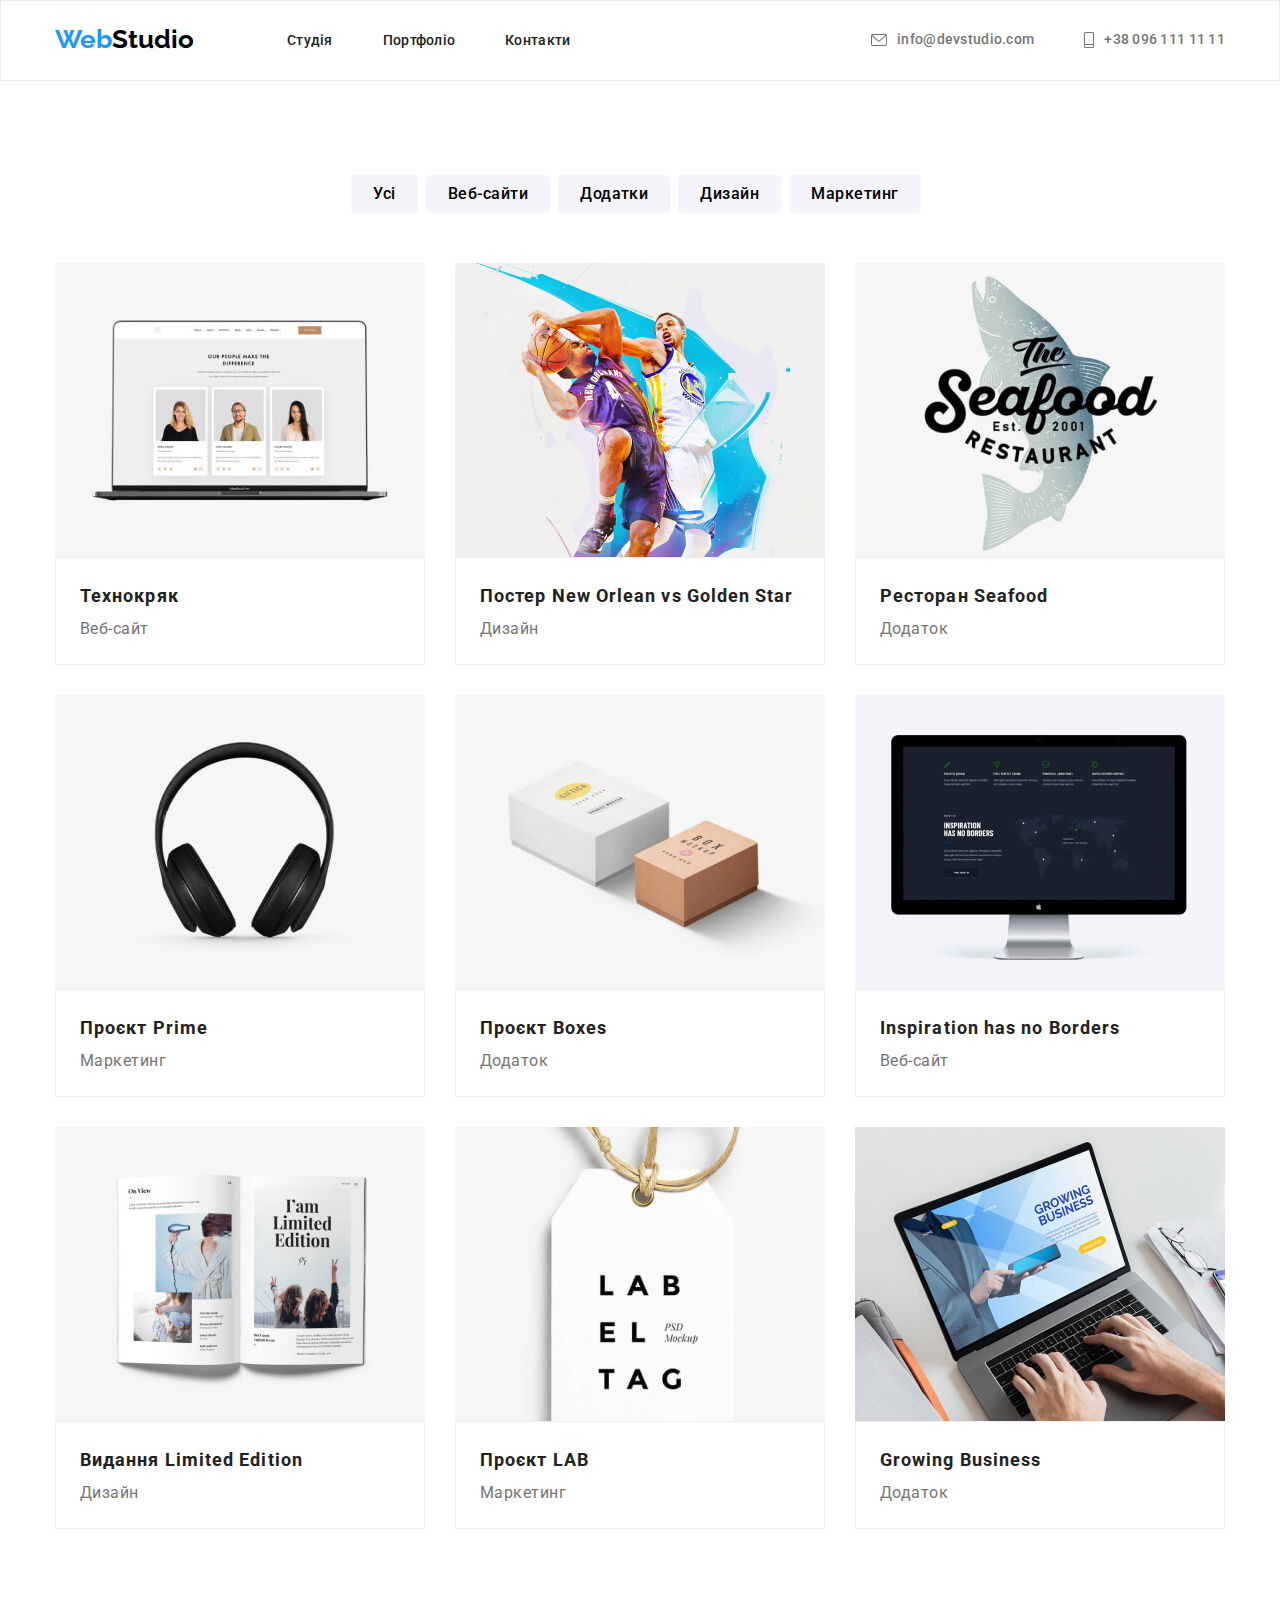
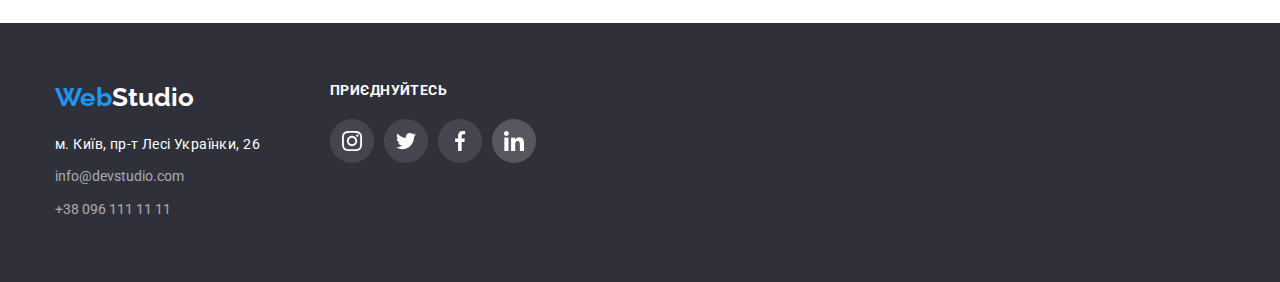
==== commit cc3c5160: "redag" ====
--- a/portfolio.html
+++ b/portfolio.html
@@ -19,7 +19,7 @@
             <nav class="nav">
                 <a class="logo-col" href="./index.html"><span class="logo">Web</span>Studio</a>
                 <ul class="nav-list">
-                    <li><a class="link" href="./index.html">Студія</a></li>
+                    <li><a class="link current" href="./index.html">Студія</a></li>
                     <li><a class="link" href="./portfolio.html">Портфоліо</a></li>
                     <li><a class="link link-cont" href="#">Контакти</a></li>
                 </ul>
--- a/css/styles.css
+++ b/css/styles.css
@@ -95,7 +95,11 @@
 
 .link:hover,
 .link:focus {
+  display: block;
   color: var(--c-blue);
+}
+a:current{
+  color: #2196f3;
 }
 
 li {
@@ -468,9 +472,9 @@
 }
 .filter-btn {
   font-weight: 500;
-font-size: 16px;
-line-height: 1.625
-letter-spacing: 0.03em;
+  font-size: 16px;
+  line-height: 1.625;
+  letter-spacing: 0.03em;
   padding: 6px 22px;
   border-radius: 4px;
   background-color: var(--bg-c-light-gray);
@@ -504,8 +508,9 @@
   text-decoration: none;
 }
 .portfolio-list:hover,
-.portfolio-list:focus{
-  box-shadow: 0px 1px 1px rgba(0, 0, 0, 0.12), 0px 4px 4px rgba(0, 0, 0, 0.06), 1px 4px 6px rgba(0, 0, 0, 0.16);
+.portfolio-list:focus {
+  box-shadow: 0px 1px 1px rgba(0, 0, 0, 0.12), 0px 4px 4px rgba(0, 0, 0, 0.06),
+    1px 4px 6px rgba(0, 0, 0, 0.16);
 }
 
 .filling {
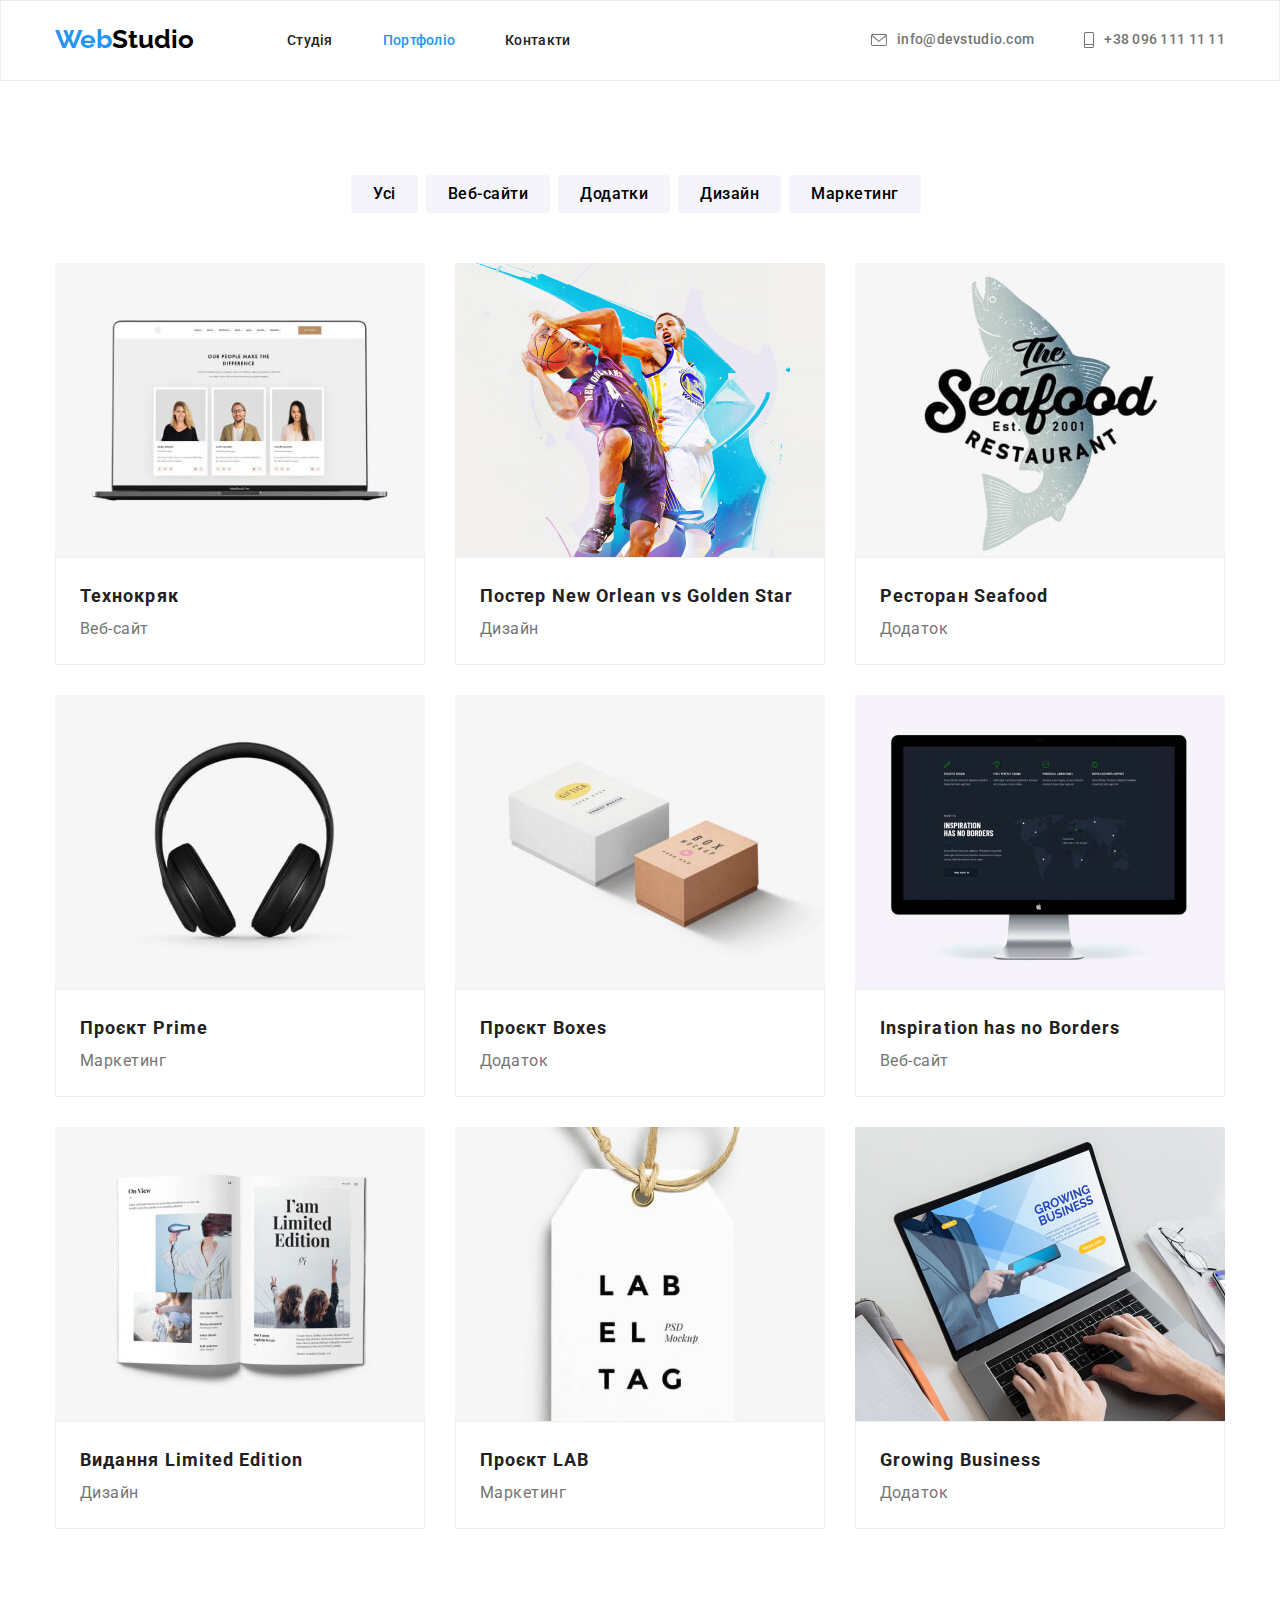
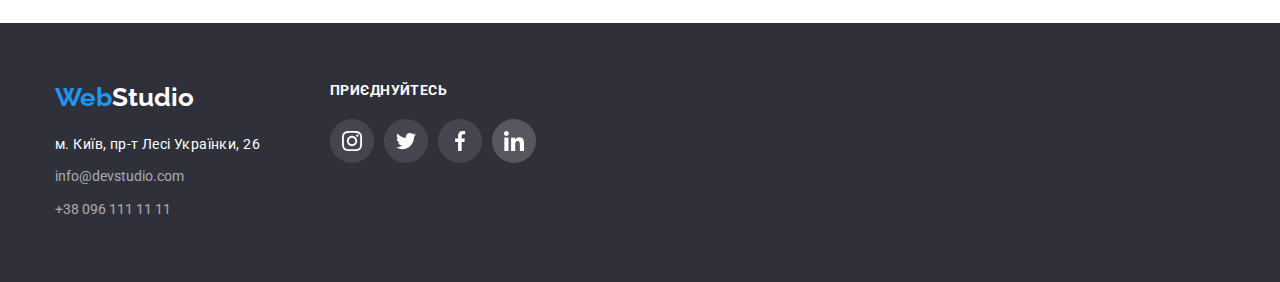
==== commit c56abb4e: "h" ====
--- a/portfolio.html
+++ b/portfolio.html
@@ -19,8 +19,8 @@
             <nav class="nav">
                 <a class="logo-col" href="./index.html"><span class="logo">Web</span>Studio</a>
                 <ul class="nav-list">
-                    <li><a class="link current" href="./index.html">Студія</a></li>
-                    <li><a class="link" href="./portfolio.html">Портфоліо</a></li>
+                    <li><a class="link" href="./index.html">Студія</a></li>
+                    <li><a class="link link-current" href="./portfolio.html">Портфоліо</a></li>
                     <li><a class="link link-cont" href="#">Контакти</a></li>
                 </ul>
             </nav>
--- a/css/styles.css
+++ b/css/styles.css
@@ -92,7 +92,7 @@
   text-decoration: none;
   color: var(--c-dark);
 }
-
+.link-current,
 .link:hover,
 .link:focus {
   display: block;
